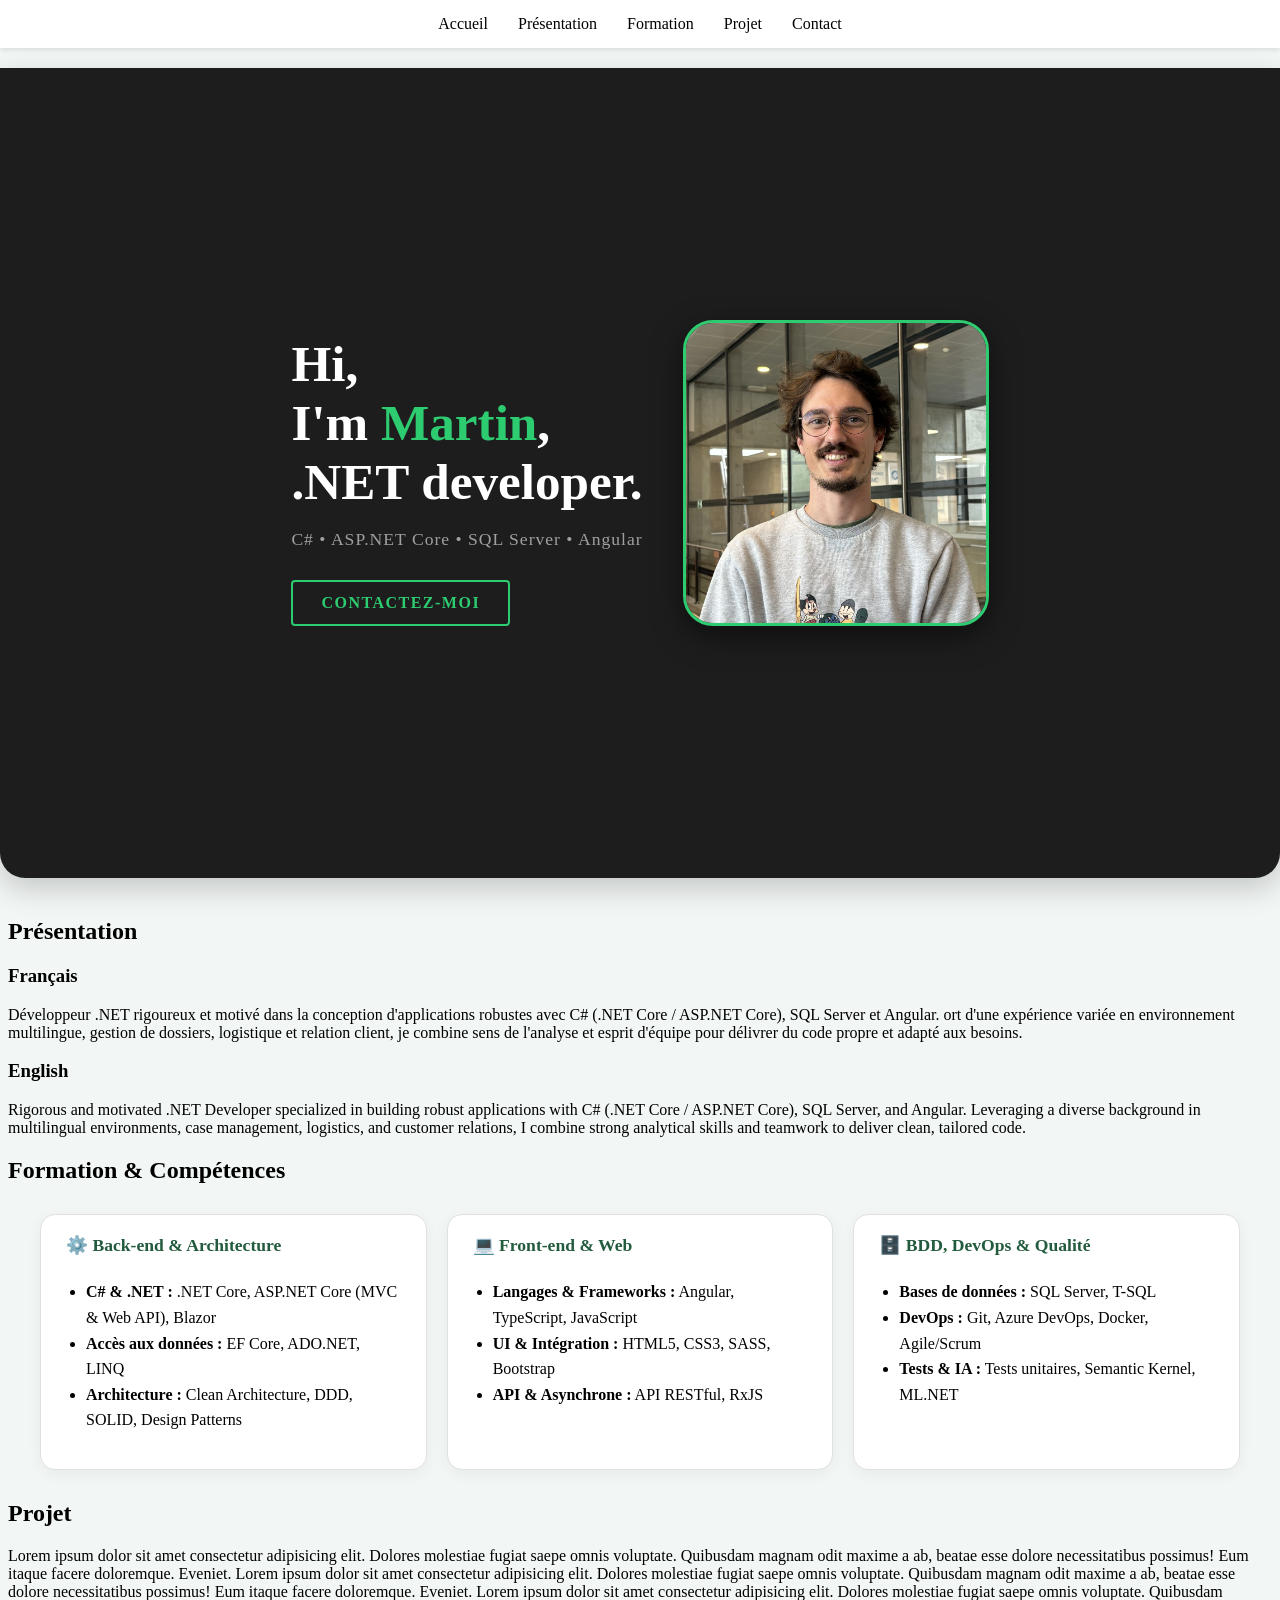
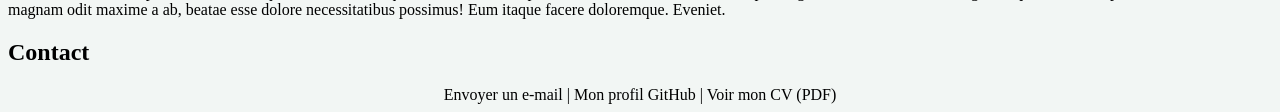
==== PortFolio.html @ 72a29569 "Mon portfolio" ====
<!DOCTYPE html>
<html lang="fr">
<head>
    <meta charset="UTF-8">
    <meta name="viewport" content="width=device-width, initial-scale=1.0">
    <link rel="stylesheet" href="main.css">
    <title>PortFolio Martin Wauthier</title>
</head>
<body >
    <nav class="navbar">
        <a href="#">Accueil</a>
        <a href="#presentation">Présentation</a>
        <a href="#formation">Formation</a>
        <a href="#projet">Projet</a>
        <a href="#contact">Contact</a>
    </nav>

    <header class="hero-section" id="accueil">
        <div class="hero-container">
            <div class="hero-left">
                
                <br>
                
                <h1 class="hero-title">
                    Hi,<br>
                    I'm <span class="highlight-name">Martin</span>,<br>
                     <span style="white-space: nowrap;">.NET developer.</span>
                </h1>
               
                <p class="hero-subtitle">C# • ASP.NET Core • SQL Server • Angular</p>
                <a href="#contact" class="btn-hero">CONTACTEZ-MOI</a>
                <br><br>
                
            </div>
            <div class="hero-right">
                <img src="PhotoProfil.webp" alt="Photo de profil de Martin Wauthier" class="hero-profile-picture">
            </div>
        </div>
    </header>    

    <h2 id="presentation">Présentation</h2>
    <div>
         <h3>Français</h3>
            
         Développeur .NET rigoureux et motivé dans la conception d'applications robustes avec C# (.NET Core / ASP.NET Core), SQL Server et Angular.
         ort d'une expérience variée en environnement multilingue, gestion de dossiers, logistique et relation client, je combine sens de l'analyse et esprit d'équipe pour délivrer du code propre et adapté aux besoins.

         <br>
         <h3>English</h3>
            
         Rigorous and motivated .NET Developer specialized in building robust applications with C# (.NET Core / ASP.NET Core), SQL Server, and Angular.
         Leveraging a diverse background in multilingual environments, case management, logistics, and customer relations, I combine strong analytical skills and teamwork to deliver clean, tailored code.

    </div>
    <h2 id="formation">Formation & Compétences</h2>

    <div class="skills-container">

        <div class="card">
            <h4>⚙️ Back-end & Architecture</h4>
            <ul>
                <li><strong>C# & .NET :</strong> .NET Core, ASP.NET Core (MVC & Web API), Blazor</li>
                <li><strong>Accès aux données :</strong> EF Core, ADO.NET, LINQ</li>
                <li><strong>Architecture :</strong> Clean Architecture, DDD, SOLID, Design Patterns</li>
            </ul>
        </div>

        <div class="card">
            <h4>💻 Front-end & Web</h4>
            <ul>
                <li><strong>Langages & Frameworks :</strong> Angular, TypeScript, JavaScript</li>
                <li><strong>UI & Intégration :</strong> HTML5, CSS3, SASS, Bootstrap</li>
                <li><strong>API & Asynchrone :</strong> API RESTful, RxJS</li>
            </ul>
        </div>

        <div class="card">
            <h4>🗄️ BDD, DevOps & Qualité</h4>
            <ul>
                <li><strong>Bases de données :</strong> SQL Server, T-SQL</li>
                <li><strong>DevOps :</strong> Git, Azure DevOps, Docker, Agile/Scrum</li>
                <li><strong>Tests & IA :</strong> Tests unitaires, Semantic Kernel, ML.NET</li>
            </ul>
        </div>

    </div>


    <h2 id="projet">Projet</h2>
    <div>Lorem ipsum dolor sit amet consectetur adipisicing elit. Dolores molestiae fugiat saepe omnis voluptate.
             Quibusdam magnam odit maxime a ab, beatae esse dolore necessitatibus possimus! Eum itaque facere doloremque. Eveniet.
            Lorem ipsum dolor sit amet consectetur adipisicing elit. Dolores molestiae fugiat saepe omnis voluptate.
             Quibusdam magnam odit maxime a ab, beatae esse dolore necessitatibus possimus! Eum itaque facere doloremque. Eveniet.
            Lorem ipsum dolor sit amet consectetur adipisicing elit. Dolores molestiae fugiat saepe omnis voluptate.
             Quibusdam magnam odit maxime a ab, beatae esse dolore necessitatibus possimus! Eum itaque facere doloremque. Eveniet.</div>
    <h2 id="contact">Contact</h2>

        <div class="footer">
            <a href="martin.wauthier@gmail.com">Envoyer un e-mail</a>
            |
            <a href="https://github.com/MartinWauthier" target="_blank">Mon profil GitHub</a>
            |
            <a href="CV_Martin_Wauthier.pdf" target="_blank">Voir mon CV (PDF)</a>
        </div>  
    
</body>
</html>
---- main.css ----
.profilPicture {
    width: 250px;
    height: auto;
    border-radius: 100px;
    object-fit: cover;
}
body {
    background-color: #f2f6f4;
    padding-top: 90px; /* Augmentez cette valeur jusqu'à ce que votre H1 soit bien visible */
}

a {
  text-decoration: none; /* Enlève le soulignement */
  color: black;          /* Change la couleur (mettez la couleur de votre choix) */
}

.navbar {
    position: fixed;       /* Reste fixe au défilement */
    top: 0;
    left: 0;
    width: 100%;           /* Prend toute la largeur de l'écran */
    background-color: #ffffff; /* Fond blanc (ou autre couleur de votre choix) */
    padding: 15px 0;
    box-shadow: 0 2px 5px rgba(0, 0, 0, 0.1); /* Petite ombre sous la barre */
    display: flex;
    justify-content: center; /* Centre les liens au milieu de la barre */
    gap: 30px;             /* Espace entre chaque lien */
    z-index: 1000;         /* Garde la barre au-dessus de tout le reste */
}

/* --- HERO SECTION (Style Développeur Sombre - Plein Écran) --- */
.hero-section {
    background-color: #1d1d1d;
    color: #ffffff;
    min-height: calc(100vh - 90px); /* Ouvre la section sur toute la hauteur de l'écran */
    display: flex;
    align-items: center;            /* Centre verticalement le contenu */
    padding: 40px 20px;
    margin: -30px -8px 40px -8px;    /* Étend le fond sombre sur les côtés */
    border-radius: 0 0 25px 25px;
    box-shadow: 0 10px 30px rgba(0, 0, 0, 0.2);
    box-sizing: border-box;
    scroll-margin-top: 90px;        /* Ajuste l'alignement lors du clic sur le lien d'ancre */
}

h2 {
    scroll-margin-top: 90px;
}

.hero-container {
    display: flex;
    align-items: center;
    justify-content: space-between;
    max-width: 1100px;
    margin: 0 auto;
    gap: 40px;
}

.hero-left {
    flex: 1;
}

.hero-right {
    flex: 1;
    display: flex;
    justify-content: center;
}

.code-tag {
    font-family: 'Courier New', Courier, monospace;
    color: #515151;
    font-size: 1.1rem;
    font-style: italic;
}

.hero-title {
    font-size: 3.2rem;
    font-weight: 800;
    line-height: 1.15;
    margin: 15px 0;
    color: #ffffff;
}

.highlight-name {
    color: #2ecc71; /* Vert Émeraude / Vert Projet */
}

.hero-subtitle {
    color: #a0a0a0;
    font-size: 1.1rem;
    margin-bottom: 30px;
    letter-spacing: 1px;
}

.btn-hero {
    display: inline-block;
    border: 2px solid #2ecc71;
    color: #2ecc71 !important;
    padding: 12px 28px;
    font-weight: bold;
    letter-spacing: 1.5px;
    border-radius: 4px;
    transition: all 0.3s ease;
}

.btn-hero:hover {
    background-color: #2ecc71;
    color: #1d1d1d !important;
    box-shadow: 0 0 15px rgba(46, 204, 113, 0.5);
}

.hero-profile-picture {
    width: 300px;
    height: 300px;
    object-fit: cover;
    border-radius: 30px;
    border: 3px solid #2ecc71;
    box-shadow: 0 10px 30px rgba(0, 0, 0, 0.5);
}

.footer{

   
    align-items: center;    
    text-align: center;
}
/* Conteneur principal */
.skills-container {
    display: flex;
    justify-content: center;
    gap: 20px;               /* Espace entre les 3 cartes */
    max-width: 1200px;       /* Largeur maximale de la section */
    margin: 30px auto;       /* Centre la section dans la page */
    padding: 0 20px;
}
/* Les cartes se partagent équitablement la ligne */
.card {
    flex: 1;                 /* Force les 3 cartes à avoir exactement 1/3 de la largeur chacune */
    background-color: #ffffff;
    border-radius: 15px;
    padding: 20px 25px;
    box-shadow: 0 4px 15px rgba(0, 0, 0, 0.05);
    border: 1px solid #e0e0e0;
    transition: transform 0.2s ease, box-shadow 0.2s ease;
}
/* Effet au survol */
.card:hover {
    transform: translateY(-5px);
    box-shadow: 0 8px 20px rgba(0, 0, 0, 0.1);
}
.card h4 {
    margin-top: 0;
    color: #235b3e;
    font-size: 1.1em;
}
.card ul {
    padding-left: 20px;
    line-height: 1.6;
}
/* RESPONSIVE : Sur petit écran (tablette/mobile) */
@media (max-width: 768px) {
    .hero-container {
        flex-direction: column-reverse; /* La photo passe au-dessus sur mobile */
        text-align: center;
        gap: 20px;
    }
    
    .hero-title {
        font-size: 2.2rem;
    }

    .skills-container {
        flex-direction: column; /* Empile les cartes verticalement sur mobile */
    }
}
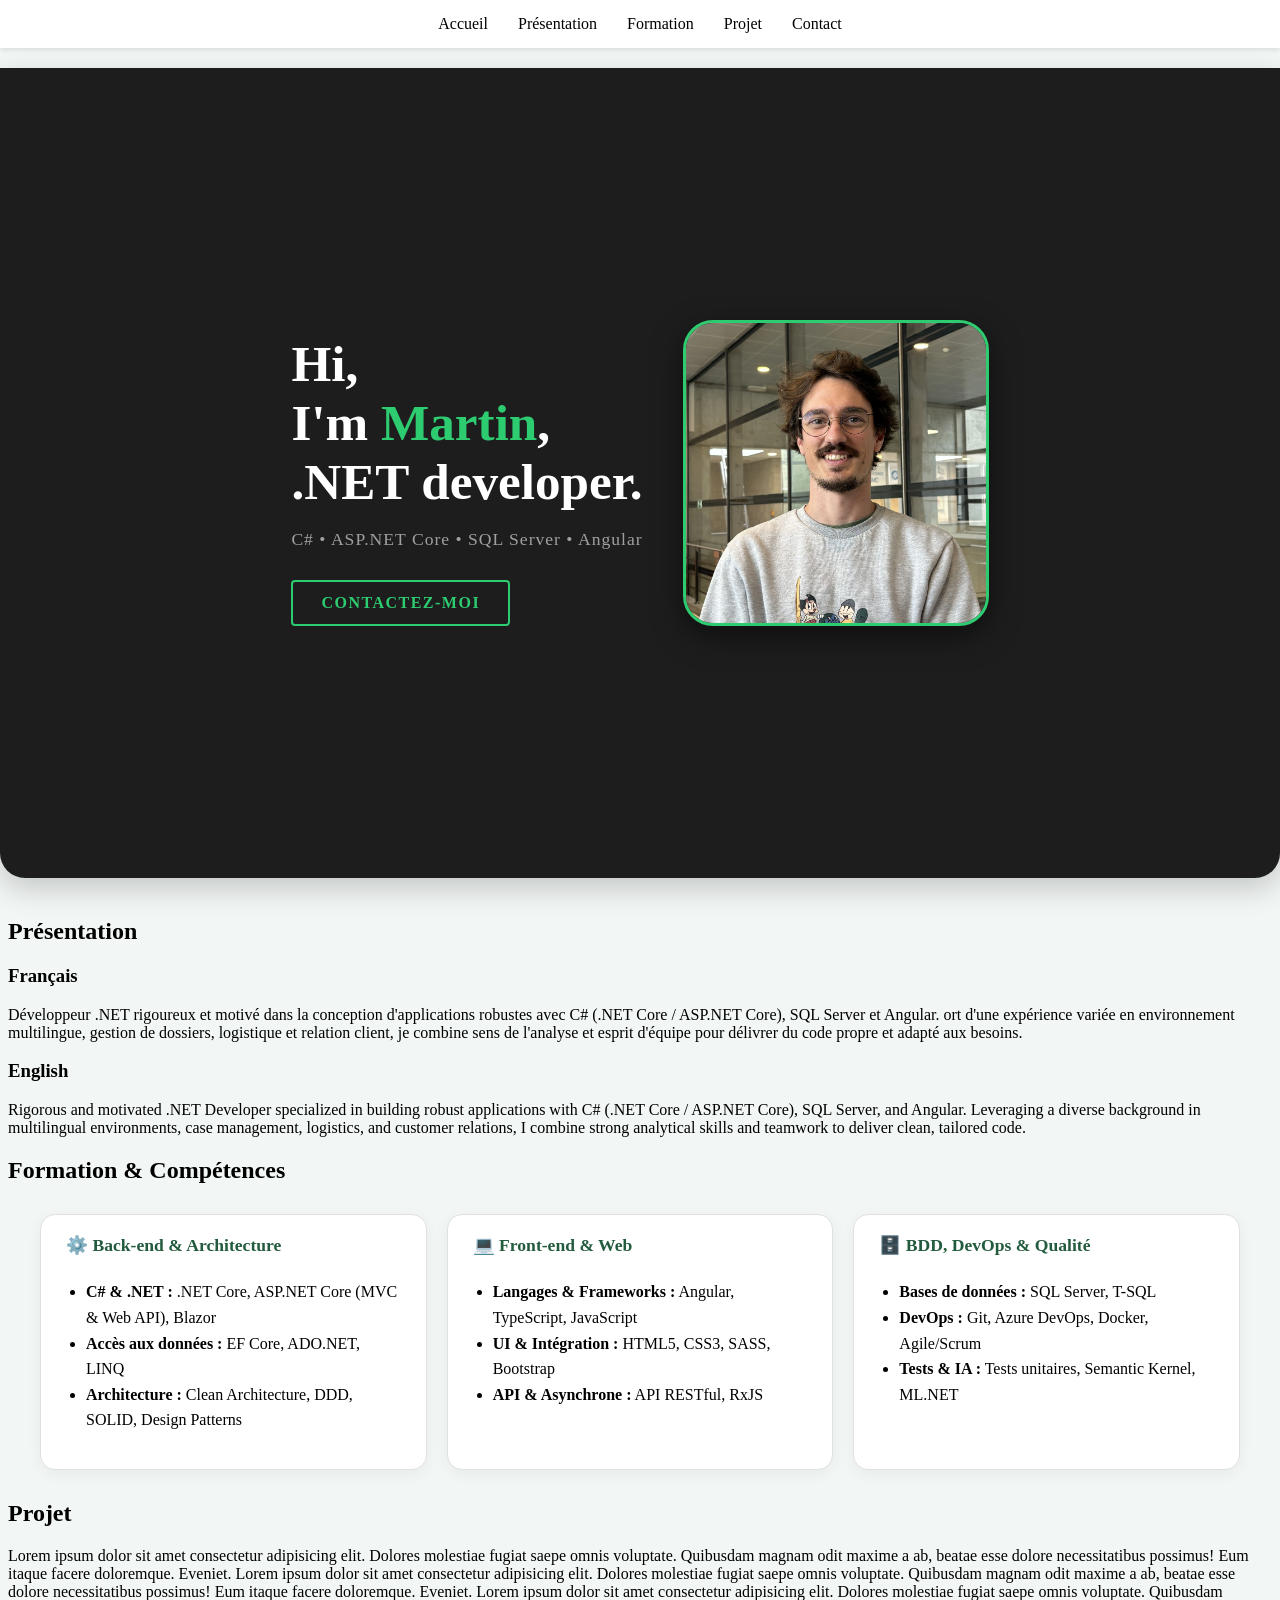
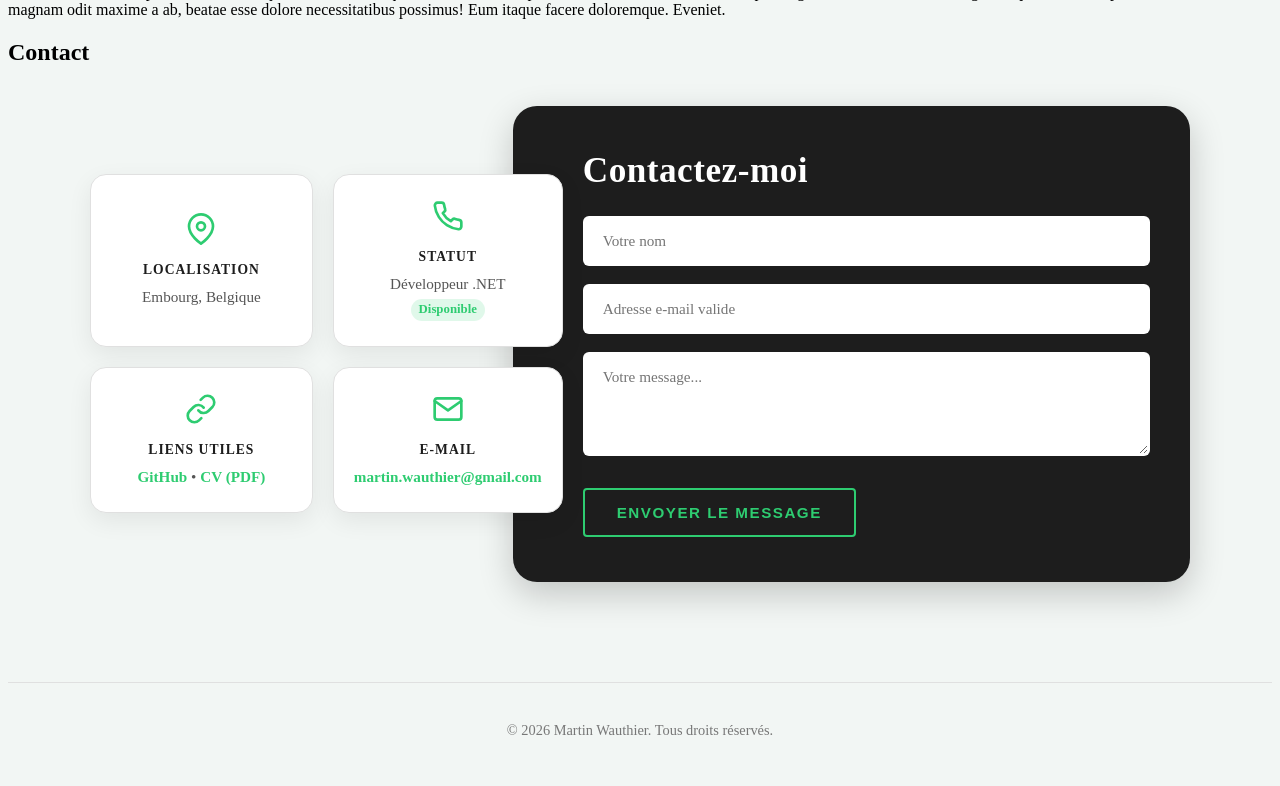
==== commit 4a44d2b0: "portFolio en construction" ====
--- a/PortFolio.html
+++ b/PortFolio.html
@@ -95,13 +95,70 @@
              Quibusdam magnam odit maxime a ab, beatae esse dolore necessitatibus possimus! Eum itaque facere doloremque. Eveniet.</div>
     <h2 id="contact">Contact</h2>
 
-        <div class="footer">
-            <a href="martin.wauthier@gmail.com">Envoyer un e-mail</a>
-            |
-            <a href="https://github.com/MartinWauthier" target="_blank">Mon profil GitHub</a>
-            |
-            <a href="CV_Martin_Wauthier.pdf" target="_blank">Voir mon CV (PDF)</a>
-        </div>  
+    <section class="contact-section">
+        <div class="contact-container">
+            
+            <!-- Grille de cartes (Gauche) -->
+            <div class="contact-cards-grid">
+                <div class="contact-card">
+                    <div class="contact-icon">
+                        <svg width="32" height="32" viewBox="0 0 24 24" fill="none" stroke="#2ecc71" stroke-width="2" stroke-linecap="round" stroke-linejoin="round"><path d="M21 10c0 7-9 13-9 13s-9-6-9-13a9 9 0 0 1 18 0z"></path><circle cx="12" cy="10" r="3"></circle></svg>
+                    </div>
+                    <h4>LOCALISATION</h4>
+                    <p>Embourg, Belgique</p>
+                </div>
+
+                <div class="contact-card">
+                    <div class="contact-icon">
+                        <svg width="32" height="32" viewBox="0 0 24 24" fill="none" stroke="#2ecc71" stroke-width="2" stroke-linecap="round" stroke-linejoin="round"><path d="M22 16.92v3a2 2 0 0 1-2.18 2 19.79 19.79 0 0 1-8.63-3.07 19.5 19.5 0 0 1-6-6 19.79 19.79 0 0 1-3.07-8.67A2 2 0 0 1 4.11 2h3a2 2 0 0 1 2 1.72 12.84 12.84 0 0 0 .7 2.81 2 2 0 0 1-.45 2.11L8.09 9.91a16 16 0 0 0 6 6l1.27-1.27a2 2 0 0 1 2.11-.45 12.84 12.84 0 0 0 2.81.7A2 2 0 0 1 22 16.92z"></path></svg>
+                    </div>
+                    <h4>STATUT</h4>
+                    <p>Développeur .NET<br><span class="status-badge">Disponible</span></p>
+                </div>
+
+                <div class="contact-card">
+                    <div class="contact-icon">
+                        <svg width="32" height="32" viewBox="0 0 24 24" fill="none" stroke="#2ecc71" stroke-width="2" stroke-linecap="round" stroke-linejoin="round"><path d="M10 13a5 5 0 0 0 7.54.54l3-3a5 5 0 0 0-7.07-7.07l-1.72 1.71"></path><path d="M14 11a5 5 0 0 0-7.54-.54l-3 3a5 5 0 0 0 7.07 7.07l1.71-1.71"></path></svg>
+                    </div>
+                    <h4>LIENS UTILES</h4>
+                    <p>
+                        <a href="https://github.com/MartinWauthier" target="_blank" class="contact-link">GitHub</a> • 
+                        <a href="CV_Martin_Wauthier.pdf" target="_blank" class="contact-link">CV (PDF)</a>
+                    </p>
+                </div>
+
+                <div class="contact-card">
+                    <div class="contact-icon">
+                        <svg width="32" height="32" viewBox="0 0 24 24" fill="none" stroke="#2ecc71" stroke-width="2" stroke-linecap="round" stroke-linejoin="round"><path d="M4 4h16c1.1 0 2 .9 2 2v12c0 1.1-.9 2-2 2H4c-1.1 0-2-.9-2-2V6c0-1.1.9-2 2-2z"></path><polyline points="22,6 12,13 2,6"></polyline></svg>
+                    </div>
+                    <h4>E-MAIL</h4>
+                    <p><a href="mailto:martin.wauthier@gmail.com" class="contact-link">martin.wauthier@gmail.com</a></p>
+                </div>
+            </div>
+
+            <!-- Bloc Formulaire (Droite - chevauchement) -->
+            <div class="contact-form-wrapper">
+                <h3>Contactez-moi</h3>
+                <form class="contact-form" action="#" method="POST" onsubmit="event.preventDefault(); alert('Merci pour votre message !');">
+                    <div class="form-group">
+                        <input type="text" id="name" name="name" placeholder="Votre nom" required>
+                    </div>
+                    <div class="form-group">
+                        <input type="email" id="email" name="email" placeholder="Adresse e-mail valide" required>
+                    </div>
+                    <div class="form-group">
+                        <textarea id="message" name="message" rows="4" placeholder="Votre message..." required></textarea>
+                    </div>
+                    <button type="submit" class="btn-submit">ENVOYER LE MESSAGE</button>
+                </form>
+            </div>
+
+        </div>
+    </section>
+
+    <footer class="footer">
+        <p>&copy; 2026 Martin Wauthier. Tous droits réservés.</p>
+    </footer>  
     
 </body>
 </html>
--- a/main.css
+++ b/main.css
@@ -118,12 +118,171 @@
     box-shadow: 0 10px 30px rgba(0, 0, 0, 0.5);
 }
 
-.footer{
-
-   
-    align-items: center;    
+.footer {
+    padding: 25px 0;
     text-align: center;
-}
+    color: #777777;
+    font-size: 0.9rem;
+    border-top: 1px solid #e0e0e0;
+    margin-top: 40px;
+}
+
+/* --- SECTION CONTACT (Inspirée du modèle & Thème Portfolio) --- */
+.contact-section {
+    padding: 20px 20px 60px 20px;
+    max-width: 1100px;
+    margin: 0 auto;
+}
+
+.contact-container {
+    display: flex;
+    align-items: center;
+    justify-content: center;
+    position: relative;
+}
+
+/* Grille des 4 cartes à gauche */
+.contact-cards-grid {
+    display: grid;
+    grid-template-columns: repeat(2, 1fr);
+    gap: 20px;
+    z-index: 2; /* Passe au-dessus du bord du formulaire */
+    flex: 1;
+    max-width: 480px;
+}
+
+.contact-card {
+    background-color: #ffffff;
+    border-radius: 16px;
+    padding: 25px 20px;
+    text-align: center;
+    box-shadow: 0 8px 25px rgba(0, 0, 0, 0.07);
+    border: 1px solid #e0e0e0;
+    transition: transform 0.3s ease, box-shadow 0.3s ease;
+    display: flex;
+    flex-direction: column;
+    align-items: center;
+    justify-content: center;
+}
+
+.contact-card:hover {
+    transform: translateY(-5px);
+    box-shadow: 0 12px 30px rgba(46, 204, 113, 0.15);
+}
+
+.contact-icon {
+    margin-bottom: 12px;
+    display: flex;
+    align-items: center;
+    justify-content: center;
+}
+
+.contact-card h4 {
+    margin: 5px 0 8px 0;
+    font-size: 0.85rem;
+    font-weight: 800;
+    color: #1d1d1d;
+    letter-spacing: 1px;
+}
+
+.contact-card p {
+    margin: 0;
+    font-size: 0.95rem;
+    color: #555555;
+    line-height: 1.4;
+}
+
+.status-badge {
+    display: inline-block;
+    background-color: rgba(46, 204, 113, 0.15);
+    color: #2ecc71;
+    font-weight: 700;
+    font-size: 0.8rem;
+    padding: 2px 8px;
+    border-radius: 12px;
+    margin-top: 4px;
+}
+
+.contact-link {
+    color: #2ecc71;
+    font-weight: 600;
+    transition: color 0.2s ease;
+}
+
+.contact-link:hover {
+    color: #235b3e;
+    text-decoration: underline;
+}
+
+/* Bloc du formulaire à droite (superposition) */
+.contact-form-wrapper {
+    background-color: #1d1d1d;
+    color: #ffffff;
+    border-radius: 24px;
+    padding: 45px 40px 45px 70px;
+    margin-left: -50px; /* Effet de chevauchement comme la maquette */
+    z-index: 1;
+    flex: 1.2;
+    box-shadow: 0 12px 35px rgba(0, 0, 0, 0.2);
+}
+
+.contact-form-wrapper h3 {
+    margin-top: 0;
+    margin-bottom: 25px;
+    font-size: 2.2rem;
+    font-weight: 800;
+    color: #ffffff;
+    letter-spacing: 0.5px;
+}
+
+.contact-form {
+    display: flex;
+    flex-direction: column;
+    gap: 18px;
+}
+
+.form-group input,
+.form-group textarea {
+    width: 100%;
+    padding: 14px 18px;
+    border-radius: 6px;
+    border: 2px solid transparent;
+    background-color: #ffffff;
+    font-family: inherit;
+    font-size: 0.95rem;
+    color: #1d1d1d;
+    box-sizing: border-box;
+    transition: border-color 0.3s ease, box-shadow 0.3s ease;
+}
+
+.form-group input:focus,
+.form-group textarea:focus {
+    outline: none;
+    border-color: #2ecc71;
+    box-shadow: 0 0 10px rgba(46, 204, 113, 0.3);
+}
+
+.btn-submit {
+    align-self: flex-start;
+    background-color: transparent;
+    border: 2px solid #2ecc71;
+    color: #2ecc71;
+    padding: 14px 32px;
+    font-size: 0.95rem;
+    font-weight: bold;
+    letter-spacing: 1.5px;
+    border-radius: 4px;
+    cursor: pointer;
+    transition: all 0.3s ease;
+    margin-top: 10px;
+}
+
+.btn-submit:hover {
+    background-color: #2ecc71;
+    color: #1d1d1d;
+    box-shadow: 0 0 15px rgba(46, 204, 113, 0.5);
+}
+
 /* Conteneur principal */
 .skills-container {
     display: flex;
@@ -158,6 +317,25 @@
     line-height: 1.6;
 }
 /* RESPONSIVE : Sur petit écran (tablette/mobile) */
+@media (max-width: 900px) {
+    .contact-container {
+        flex-direction: column;
+    }
+
+    .contact-cards-grid {
+        max-width: 100%;
+        width: 100%;
+    }
+
+    .contact-form-wrapper {
+        margin-left: 0;
+        margin-top: 25px;
+        padding: 35px 25px;
+        width: 100%;
+        box-sizing: border-box;
+    }
+}
+
 @media (max-width: 768px) {
     .hero-container {
         flex-direction: column-reverse; /* La photo passe au-dessus sur mobile */
@@ -172,4 +350,10 @@
     .skills-container {
         flex-direction: column; /* Empile les cartes verticalement sur mobile */
     }
+}
+
+@media (max-width: 500px) {
+    .contact-cards-grid {
+        grid-template-columns: 1fr;
+    }
 }
